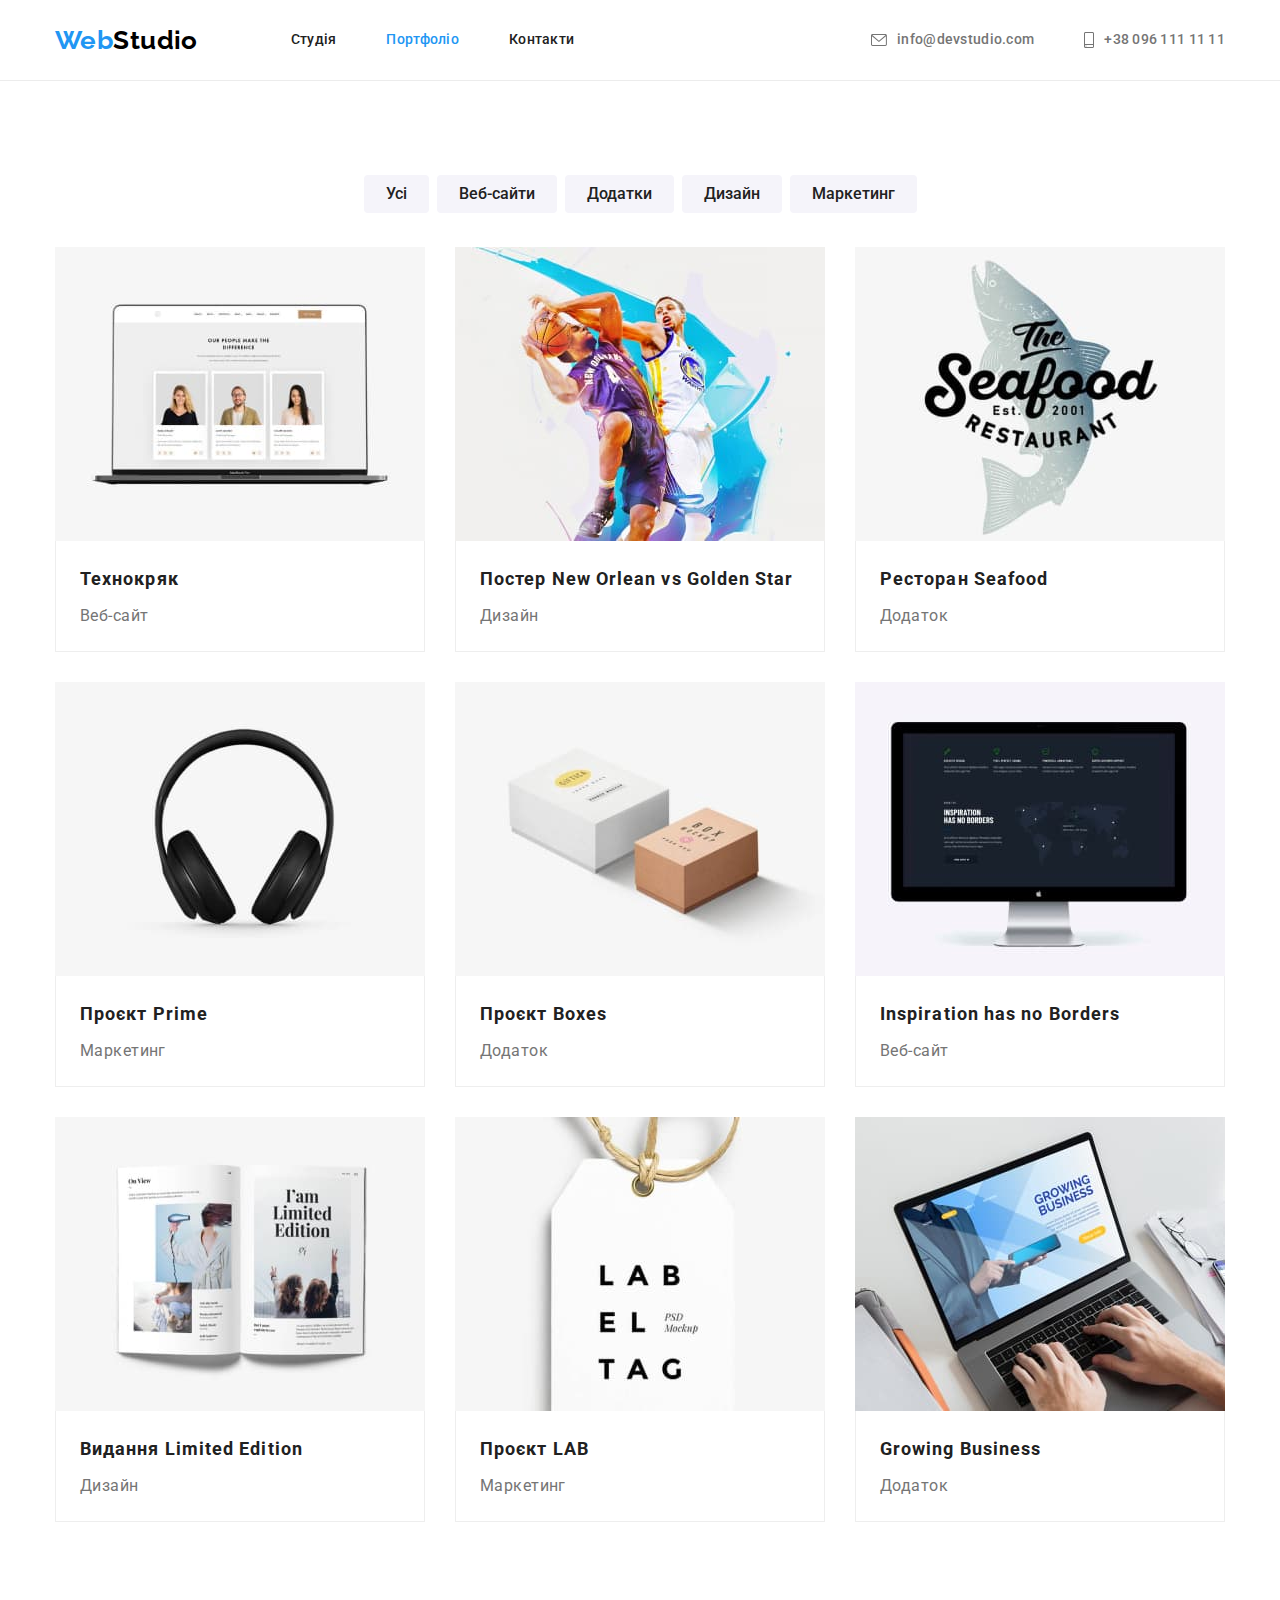
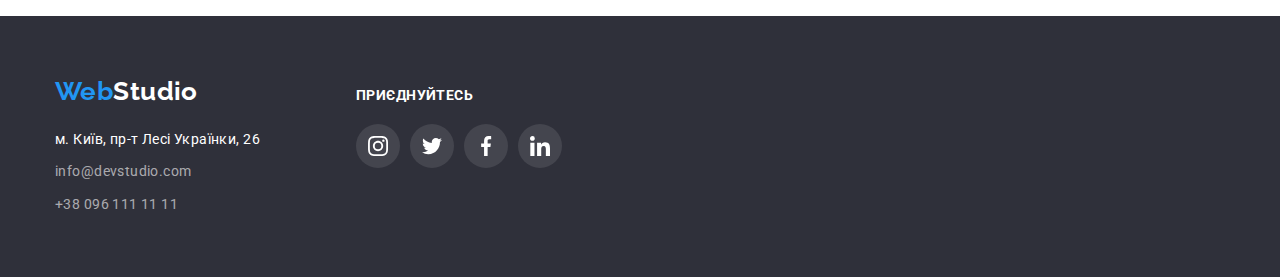
==== portfolio.html @ d88382e9 "Клонує з попередньої роботи." ====
<!DOCTYPE html>
<html lang="en">
  <head>
    <meta charset="UTF-8" />
    <meta http-equiv="X-UA-Compatible" content="IE=edge" />
    <meta name="viewport" content="width=device-width, initial-scale=1.0" />
    <link
      rel="stylesheet"
      href="https://cdn.jsdelivr.net/npm/modern-normalize@1.1.0/modern-normalize.min.css"
    />
    <link rel="preconnect" href="https://fonts.googleapis.com" />
    <link rel="preconnect" href="https://fonts.gstatic.com" crossorigin />
    <link
      href="https://fonts.googleapis.com/css2?family=Raleway:wght@700&family=Roboto:wght@400;500;700;900&display=swap"
      rel="stylesheet"
    />
    <link rel="stylesheet" href="./css/styles.css" />
    <title>Портфоліо</title>
  </head>
  <body>
    <header class="header">
      <div class="container">
        <nav class="header-nav">
          <a class="logo logo-header" href="./index.html" lang="en"
            ><span>Web</span>Studio</a
          >
          <ul class="site-nav">
            <li><a class="link" href="./index.html">Студія</a></li>
            <li><a class="link current" href="./portfolio.html">Портфоліо</a></li>
            <li><a class="link" href="">Контакти</a></li>
          </ul>
        </nav>
        <ul class="contacts">
          <li>
            <a class="link" href="mailto:info@devstudio.com">
              <svg class="icon-contacts" width="16" height="12">
                <use href="./images/sprite.svg#icon-envelope"></use>
              </svg>
              info@devstudio.com
            </a>
          </li>
          <li>
            <a class="link" href="tel:+380961111111">
              <svg class="icon-contacts" width="10" height="16">
                <use href="./images/sprite.svg#icon-smartphone"></use>
              </svg>
              +38 096 111 11 11
            </a>
          </li>
        </ul>
      </div>
    </header>
    <main class="main">
      <section class="section section-project">
        <div class="container">
          <!--Сховається при роботі з CSS-->
          <!-- <h1 class="temp-section-title">Портфоліо</h1> -->
          <!-- Кнопки для фільтру -->
          <ul class="button-list">
            <li class="list">
              <button class="button" type="button">Усі</button>
            </li>
            <li class="list">
              <button class="button" type="button">Веб-сайти</button>
            </li>
            <li class="list">
              <button class="button" type="button">Додатки</button>
            </li>
            <li class="list">
              <button class="button" type="button">Дизайн</button>
            </li>
            <li class="list">
              <button class="button" type="button">Маркетинг</button>
            </li>
          </ul>
          <!-- Список проектів  -->
          <ul class="project-list">
            <li class="list">
              <a href="">
                <img
                  src="./images/tekhnokryak.jpg"
                  alt="Веб-сайт Технокряк"
                  width="370"
                />
                <div class="border">
                  <h2 class="title">Технокряк</h2>
                  <p class="type">Веб-сайт</p>
                </div>
              </a>
            </li>
            <li class="list">
              <a href="">
                <img
                  src="./images/new-orleans-poster.jpg"
                  alt="Постер New Orlean vs Golden Star"
                  width="370"
                />
                <div class="border">
                  <h2 class="title">Постер New Orlean vs Golden Star</h2>
                  <p class="type">Дизайн</p>
                </div>
              </a>
            </li>
            <li class="list">
              <a href="">
                <img
                  src="./images/seafood.jpg"
                  alt="Ресторан Seafood"
                  width="370"
                />
                <div class="border">
                  <h2 class="title">Ресторан Seafood</h2>
                  <p class="type">Додаток</p>
                </div>
              </a>
            </li>
            <li class="list">
              <a href="">
                <img src="./images/prime.jpg" alt="Проєкт Prime" width="370" />
                <div class="border">
                  <h2 class="title">Проєкт Prime</h2>
                  <p class="type">Маркетинг</p>
                </div>
              </a>
            </li>
            <li class="list">
              <a href="">
                <img src="./images/boxes.jpg" alt="Проєкт Boxes" width="370" />
                <div class="border">
                  <h2 class="title">Проєкт Boxes</h2>
                  <p class="type">Додаток</p>
                </div>
              </a>
            </li>
            <li class="list">
              <a href="">
                <img
                  src="./images/inspiration.jpg"
                  alt="Inspiration has no Borders"
                  width="370"
                />
                <div class="border">
                  <h2 class="title">Inspiration has no Borders</h2>
                  <p class="type">Веб-сайт</p>
                </div>
              </a>
            </li>
            <li class="list">
              <a href="">
                <img
                  src="./images/limited-edition.jpg"
                  alt="Видання Limited Edition"
                  width="370"
                />
                <div class="border">
                  <h2 class="title">Видання Limited Edition</h2>
                  <p class="type">Дизайн</p>
                </div>
              </a>
            </li>
            <li class="list">
              <a href="">
                <img src="./images/lab.jpg" alt="Проєкт LAB" width="370" />
                <div class="border">
                  <h2 class="title">Проєкт LAB</h2>
                  <p class="type">Маркетинг</p>
                </div>
              </a>
            </li>
            <li class="list">
              <a href="">
                <img
                  src="./images/growing-business.jpg"
                  alt="Growing BusinessS"
                  width="370"
                />
                <div class="border">
                  <h2 class="title">Growing Business</h2>
                  <p class="type">Додаток</p>
                </div>
              </a>
            </li>
          </ul>
        </div>
      </section>
    </main>
    <footer class="footer">
      <div class="container">
        <div class="footer-contant">
          <a class="logo logo-footer" href="./index.html" lang="en"
            ><span>Web</span>Studio</a
          >
          <address>
            <p class="address">м. Київ, пр-т Лесі Українки, 26</p>
            <ul class="contacts-footer">
              <li class="list">
                <a class="link" href="mailto:info@devstudio.com"
                  >info@devstudio.com</a
                >
              </li>
              <li>
                <a class="link" href="tel:+380961111111">+38 096 111 11 11</a>
              </li>
            </ul>
          </address>
        </div>
        <div class="footer-sn">
          <h2 class="sn-title">Приєднуйтесь</h2>
          <ul class="sn-list">
            <li>
              <a class="link" target="_blank" href="https://www.instagram.com">
                <svg width="20" height="20">
                  <use href="./images/sprite.svg#icon-instagram"></use>
                </svg>
              </a>
            </li>
            <li>
              <a class="link" target="_blank" href="https://twitter.com">
                <svg width="20" height="20">
                  <use href="./images/sprite.svg#icon-twitter"></use>
                </svg>
              </a>
            </li>
            <li>
              <a class="link" target="_blank" href="https://www.facebook.com">
                <svg width="20" height="20">
                  <use href="./images/sprite.svg#icon-facebook"></use>
                </svg>
              </a>
            </li>
            <li>
              <a class="link" target="_blank" href="https://www.linkedin.com">
                <svg width="20" height="20">
                  <use href="./images/sprite.svg#icon-linkedin"></use>
                </svg>
              </a>
            </li>
          </ul>
        </div>
      </div>
    </footer>
  </body>
</html>
---- css/styles.css ----
/* - - - - - - Змінні - - - - - - */
:root {
    --primary-text-color: #757575;
    --secondary-text-color: #212121;
    --accent-color: #2196F3;
    --primary-bgd-color: #ffffff;
    --secondary-bgd-color: #f5f4fa;

}

/* - - - - - - Гобальні стилі - - - - - - */
body {
    background-color: var(--primary-bgd-color);
    color: var(--primary-text-color);
    max-width: 1600px;
    font-family: Roboto, sans-serif;
    font-size: 14px;
    letter-spacing: 0.03em;

    margin: 0 auto;

}

ul {
    list-style-type: none;
    padding-left: 0;
}

a {
    text-decoration: none;
}

h1, h2, h3, ul, p {
    margin: 0 0;
}

.container {
    width: 1200px;
    margin: 0 auto;
    padding: 0 15px;
}

/* - - - - - - Студія - - - - - - */

/* - - - - Heder - - - - */
.header {
    border-bottom: 1px solid #ECECEC;
}

.header > .container {
    display: flex;
    justify-content: space-between;
    align-items: center;
}

.header-nav {
    display: flex;
    align-items: center;
}

.header .link {
    font-weight: 500;
    line-height: 1.14;
    letter-spacing: 0.02em;
    fill: var(--primary-text-color);
}

.header .link:hover,
.header .link:focus {
    color: var(--accent-color);
    fill: var(--accent-color)
}


/* - - Логотип - - */
.logo {
    font-family: Raleway, sans-serif;
    font-weight: 700;
    font-size: 26px;
    line-height: 1.19;
    color: #000000;
}

.logo-header {
    margin-right: 93px;
}

.logo > span {
    color: var(--accent-color);
}

/* - - Навігація - - */
.site-nav {
    display: flex;
    align-items: center;
    gap: 50px;
}

.site-nav .link {
    display: inline-block;
    padding: 32px 0;
    color: var(--secondary-text-color);
}

.site-nav .link.current{ /*Надає колір поточній вкладці*/
    color: var(--accent-color);
}

/* - - Контактні дані - - */
.contacts {
    display: flex;
    align-items: center;
    gap: 50px;
}

.contacts .link {
    display: flex;
    align-items: center;
    padding: 32px 0;
    color: var(--primary-text-color);
}

.icon-contacts {
    margin-right: 10px;
}



/* - - - - Main - - - - */
.section-title {
    font-size: 36px;
    line-height: 1.17;
    text-align: center;   
    color: var(--secondary-text-color);
    margin-bottom: 50px;
}

.section {
    padding-bottom: 94px;
}

/* - - Секція Герой - - */
.hero {
    background-color: #2F303A;
    text-align: center;

    padding: 200px 0;

    background-image: linear-gradient(
        to right, 
        rgba(47, 48, 58, 0.4),
        rgba(47, 48, 58, 0.4)
        ), url(../images/background-fone.jpg);
    background-position: center;
}

.hero-title {
    font-weight: 900;
    font-size: 44px;
    max-width: 696px;
    line-height: 1.36;
    letter-spacing: 0.06em;
    color: #FFFFFF;
    text-transform: uppercase; 

    margin: 0 auto;
    margin-bottom: 30px; 
}

.button-hero {
    font-weight: 700;
    font-size: 16px;
    line-height: 1.88;
    letter-spacing: 0.06em;
    color: #FFFFFF;
    background-color: var(--accent-color);
    text-align: center;
    min-width: 216px;

    cursor: pointer;

    box-shadow: 0px 4px 4px rgba(0, 0, 0, 0.15);
    padding: 10px 32px;
    border-radius: 4px;
    border: none;       
}

.button-hero:hover, .button-hero:focus {
    background-color: #188CE8;
}

/* - - Перелік особливостей компанії - - */
.feature-list {
    display: flex;
    justify-content: space-between;
}

.feature-list .title {
    line-height: 1.14;
    color: var(--secondary-text-color);
    text-transform: uppercase;

    margin-bottom: 10px;
}

.feature-list .text {
    line-height: 1.71;
}

.feature-list > .list {
    width: 270px;
}

.feature-section {
    padding-top: 94px;
}

.feature-list .background-icon {
    display: flex;
    justify-content: center;
    align-items: center;
    height: 120px;
    background-color: var(--secondary-bgd-color);

    margin-bottom: 30px;
}

/* - - Чим займається компанія - - */
.work-list img { 
    display: block;
}

.work-list {
    display: flex;
    justify-content: space-between;
}

.work-list > .list {
    position: relative;
}

.work-title {
    position: absolute;
    bottom: 0;

    display: block;
    width: 100%;
    text-align: center;
    line-height: 1.14;
    text-transform: uppercase;
    padding: 27px 0;

    background-color: rgba(47, 48, 58, 0.8);
    color: #FFFFFF;
}


/* - - Команда комапнії - - */
.section-worker {
    background-color: var(--secondary-bgd-color);
    
    padding-top: 94px;
}

.worker-name {
    font-weight: 500;
    font-size: 16px;
    line-height: 1.19;
    color: var(--secondary-text-color);

    margin-bottom: 10px;
}

.profession {
    font-size: 16px;
    line-height: 1.19;
    margin-bottom: 16px;
}

.worker-list {
    display: flex;
    justify-content: space-between;
}

.worker-list > .list {
    background-color: #FFFFFF;
    text-align: center;
    box-shadow: 0px 1px 3px rgba(0, 0, 0, 0.12), 
                0px 1px 1px rgba(0, 0, 0, 0.14), 
                0px 2px 1px rgba(0, 0, 0, 0.2);
    border-radius: 0px 0px 4px 4px;

    padding-bottom: 30px;
}

.worker-list img {
    margin-bottom: 30px;
}

.worker-list .sn-list {
    display: flex;

    padding: 0 32px;
    gap: 10px;
}

.worker-list .link {
    display: flex;
    justify-content: center;
    align-items: center;
    border-radius: 50%;
    fill: #AFB1B8;

    height: 44px;
    width: 44px;
}

.worker-list .link:hover,
.worker-list .link:focus {
    background-color: var(--accent-color);
    fill: #FFFFFF;
}

/* - - Постійні клієнти - - */

.clients-list {
    display: flex;
    gap: 30px;
}

.clients-title {
    font-size: 36px;
    line-height: 1.17;
    text-align: center;
    color: var(--secondary-text-color);

    margin-bottom: 50px;
}

.clients-list .link {
    fill: #AFB1B8;
    width: 170px;
    height: 92px;
    border: 1px solid #AFB1B8;
    border-radius: 4px;


    display: flex;
    justify-content: center;
    align-items: center;
}
.clients-list .link:hover,
.clients-list .link:focus {
    border-color: var(--accent-color);
    fill: var(--accent-color);
}

.clients-section {
    padding-top: 98px;
}

/* - - - - Footer - - - - */
.footer {
    background-color: #2F303A;
    padding: 60px 0;
}

.footer > .container {
    display: flex;
    align-items:baseline;
}

.footer-contant {
    width: 231px;
    margin-right: 70px;
}

.logo-footer {
    display: inline-block;
    color: #FFFFFF;
    text-shadow: none;

    margin-bottom: 20px;
}

.address {
    font-style: normal;
    line-height: 24px;
    color: #FFFFFF;

    margin-bottom: 9px;
}

.contacts-footer .link {
    font-style: normal;
    line-height: 1.71;
    color: rgba(255, 255, 255, 0.6);
}

.footer .link:hover,
.footer .link:focus {
    color: var(--accent-color);
}

.contacts-footer .list:not(:last-child) {
    margin-bottom: 9px;
}

.footer-sn > .sn-title {
    font-weight: 700;
    font-size: 14px;
    line-height: 1.14;
    text-transform: uppercase;
    color: #FFFFFF;

    margin-bottom: 20px;
}

.footer-sn .sn-list {
    display: flex;
    gap: 10px;
}

.footer-sn .link {
    display: flex;
    justify-content: center;
    align-items: center;
    height: 44px;
    width: 44px;
    fill: #ffffff;

    background: rgba(255, 255, 255, 0.1);
    border-radius: 50%;
    background-repeat: no-repeat;
    background-position: center;
}

.footer-sn .link:hover,
.footer-sn .link:focus {
    background-color: var(--accent-color);
}

/* - - Модалка - - */
.backdrop {
    position: fixed;
    top: 0;
    left: 0;
    height: 100%;
    width: 100%;
    background-color: rgba(0, 0, 0, 0.2);
}
.backdrop.is-hidden {
    opacity: 0;
    pointer-events: none;
    visibility: visible;
}

.modal {
    position: absolute;
    top: 50%;
    left: 50%;
    transform: translate(-50%, -50%);

    min-height: 581px;
    min-width: 528px;

    background-color: #FFFFFF;
    box-shadow: 0px 1px 3px rgba(0, 0, 0, 0.12), 0px 1px 1px rgba(0, 0, 0, 0.14), 0px 2px 1px rgba(0, 0, 0, 0.2);
    border-radius: 4px;
}

.modal > .close-button {
    display: inline-block;
    height: 40px;
    width: 40px;
    background-color: red;
}

/* - - - - - - Портфоліо - - - - - - */

/* - - - - Main - - - - */
.section-project {
    padding-top: 94px;
}
/* - - Фільтер - - */
.button-list {
    display: flex;
    justify-content: center;
    margin-bottom: 34px;
    gap: 8px;
}

.button-list .button {
    font-weight: 500;
    font-size: 16px;
    line-height: 1.63;
    color: var(--secondary-text-color);
    cursor: pointer;
    border: none;
    background-color: var(--secondary-bgd-color);
    border-radius: 4px;

    padding: 6px 22px;
}

.button-list .button:hover,
.button-list .button:focus {
    color: #FFFFFF;
    background-color: var(--accent-color);
    box-shadow: 0px 3px 1px rgba(0, 0, 0, 0.1), 
    0px 1px 2px rgba(0, 0, 0, 0.08), 
    0px 2px 2px rgba(0, 0, 0, 0.12);
    
}

/* - - Список проектів - - */
.project-list {
    display: flex;
    flex-wrap: wrap;
    gap: 30px;
}

.project-list > .list:hover,
.project-list>.list:focus {
    box-shadow: 0px 1px 1px rgba(0, 0, 0, 0.12), 
    0px 4px 4px rgba(0, 0, 0, 0.06), 
    1px 4px 6px rgba(0, 0, 0, 0.16);
}

.project-list .border {
    border-bottom: 1px solid #EEEEEE;
    border-right: 1px solid #EEEEEE;
    border-left: 1px solid #EEEEEE;
    padding: 20px 24px;
}

.project-list .title {
    font-size: 18px;
    line-height: 2;
    letter-spacing: 0.06em;
    color: var(--secondary-text-color);
    
    margin-bottom: 4px;
}

.project-list .type {
    font-size: 16px;
    line-height: 1.88;
    color: var(--primary-text-color);
}

.project-list img {
    display: block;
}
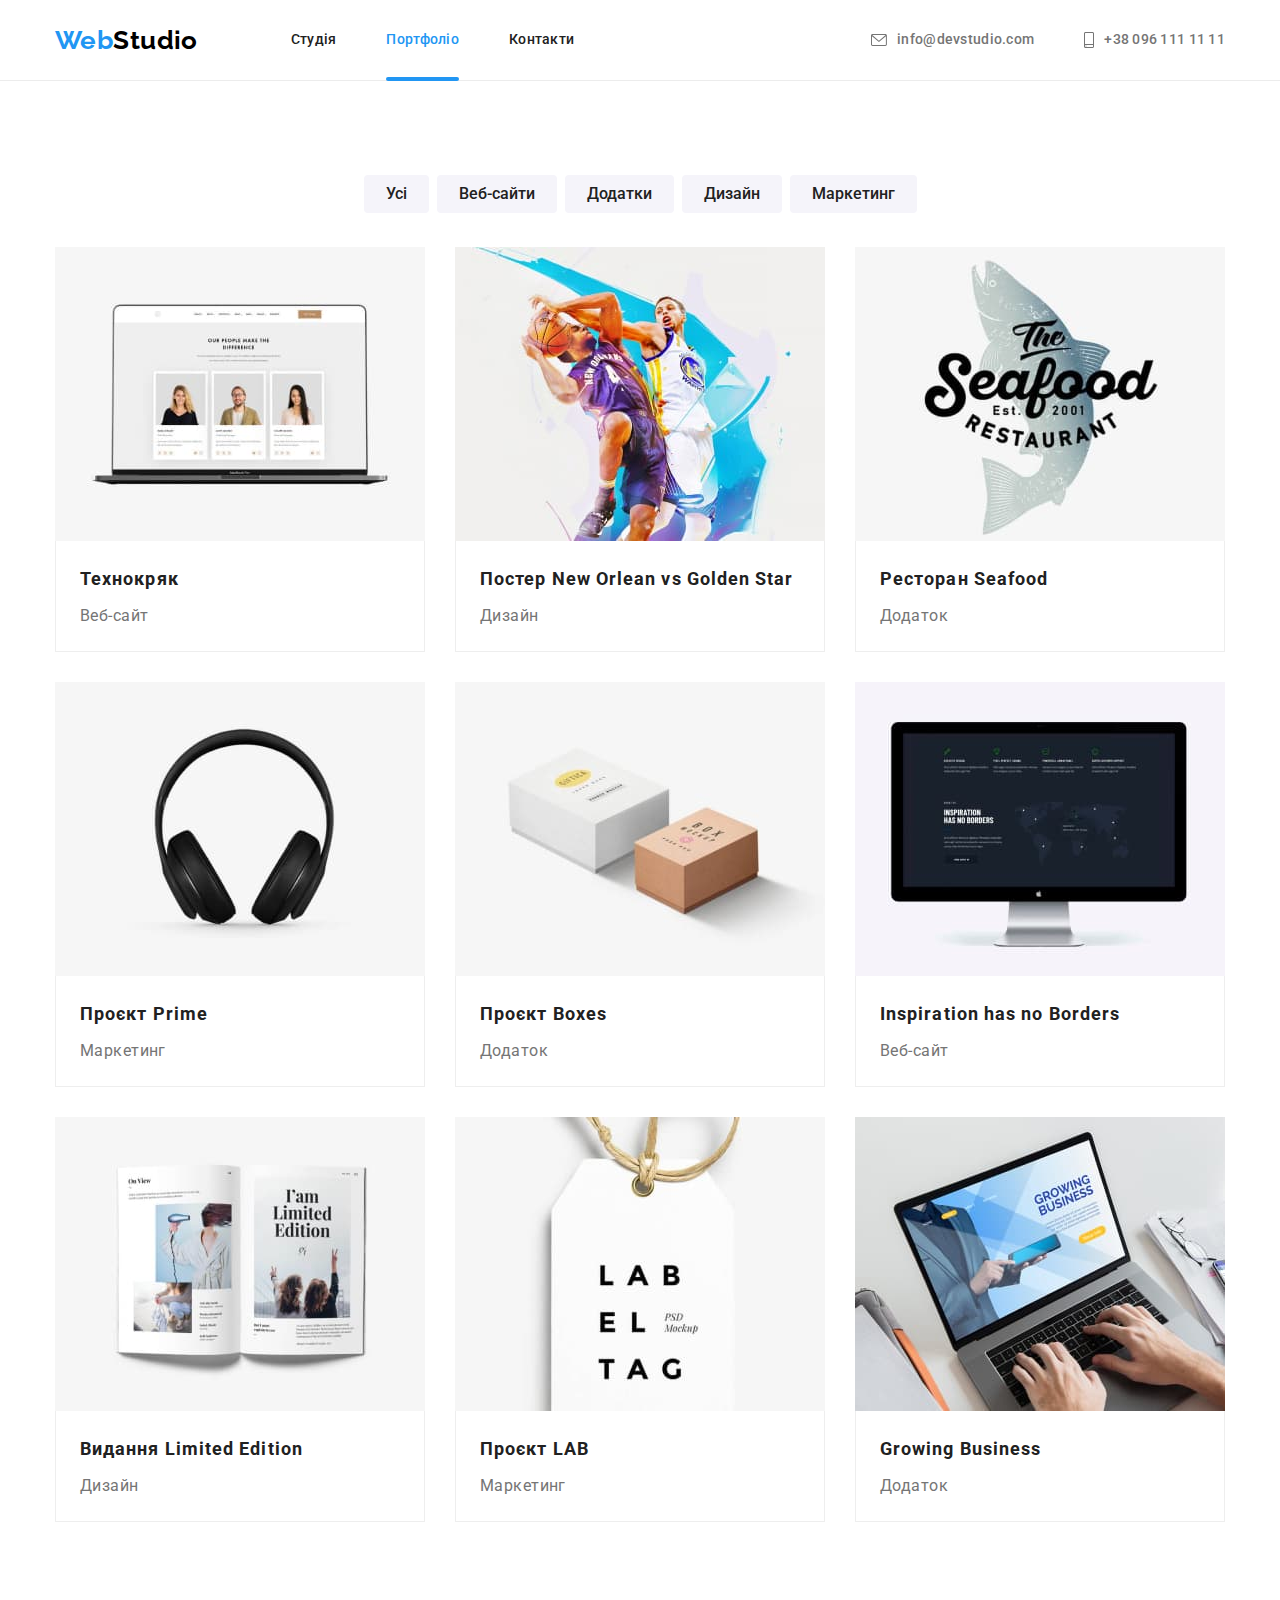
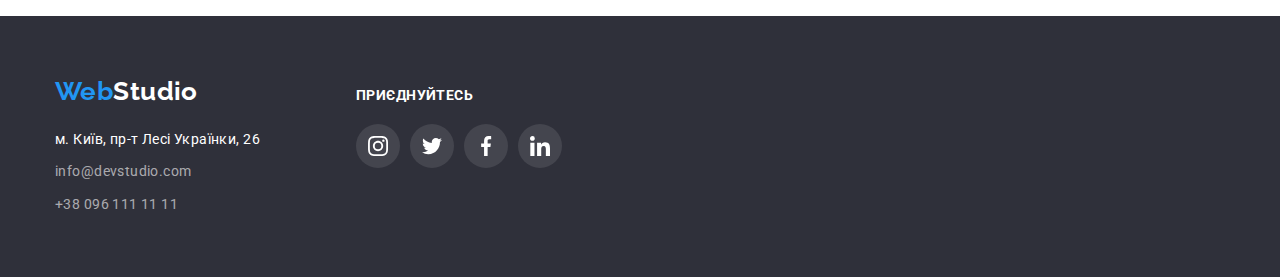
==== commit 66f8f391: "Додає всі необхідні анімації крім модалки." ====
--- a/portfolio.html
+++ b/portfolio.html
@@ -18,6 +18,7 @@
     <title>Портфоліо</title>
   </head>
   <body>
+    <!-- Хедер -->
     <header class="header">
       <div class="container">
         <nav class="header-nav">
@@ -25,9 +26,11 @@
             ><span>Web</span>Studio</a
           >
           <ul class="site-nav">
-            <li><a class="link" href="./index.html">Студія</a></li>
-            <li><a class="link current" href="./portfolio.html">Портфоліо</a></li>
-            <li><a class="link" href="">Контакти</a></li>
+            <li class="list"><a class="link" href="./index.html">Студія</a></li>
+            <li class="list">
+              <a class="link current" href="./portfolio.html">Портфоліо</a>
+            </li>
+            <li class="list"><a class="link" href="">Контакти</a></li>
           </ul>
         </nav>
         <ul class="contacts">
@@ -77,11 +80,21 @@
           <ul class="project-list">
             <li class="list">
               <a href="">
-                <img
-                  src="./images/tekhnokryak.jpg"
-                  alt="Веб-сайт Технокряк"
-                  width="370"
-                />
+                <div class="project-overlay">
+                  <img
+                    src="./images/tekhnokryak.jpg"
+                    alt="Веб-сайт Технокряк"
+                    width="370"
+                  />
+                  <div class="overlay">
+                    <p class="description">
+                      Ресурс пропонує комплексні пропозиції з різним рівнем
+                      функціоналу та сервісів. Все це дозволить відвідувачу
+                      отримати вичерпні відомості про компанію чи приватну
+                      особу.
+                    </p>
+                  </div>
+                </div>
                 <div class="border">
                   <h2 class="title">Технокряк</h2>
                   <p class="type">Веб-сайт</p>
@@ -90,11 +103,21 @@
             </li>
             <li class="list">
               <a href="">
-                <img
-                  src="./images/new-orleans-poster.jpg"
-                  alt="Постер New Orlean vs Golden Star"
-                  width="370"
-                />
+                <div class="project-overlay">
+                  <img
+                    src="./images/new-orleans-poster.jpg"
+                    alt="Постер New Orlean vs Golden Star"
+                    width="370"
+                  />
+                  <div class="overlay">
+                    <p class="description">
+                      Ресурс пропонує комплексні пропозиції з різним рівнем
+                      функціоналу та сервісів. Все це дозволить відвідувачу
+                      отримати вичерпні відомості про компанію чи приватну
+                      особу.
+                    </p>
+                  </div>
+                </div>
                 <div class="border">
                   <h2 class="title">Постер New Orlean vs Golden Star</h2>
                   <p class="type">Дизайн</p>
@@ -184,6 +207,7 @@
         </div>
       </section>
     </main>
+    <!-- Футер -->
     <footer class="footer">
       <div class="container">
         <div class="footer-contant">
--- a/css/styles.css
+++ b/css/styles.css
@@ -63,6 +63,9 @@
     line-height: 1.14;
     letter-spacing: 0.02em;
     fill: var(--primary-text-color);
+
+    transition: color 250ms cubic-bezier(0.4, 0, 0.2, 1),
+    fill 250ms cubic-bezier(0.4, 0, 0.2, 1);
 }
 
 .header .link:hover,
@@ -96,14 +99,54 @@
     gap: 50px;
 }
 
+.site-nav > .list {
+    position: relative;
+}
+
 .site-nav .link {
     display: inline-block;
     padding: 32px 0;
     color: var(--secondary-text-color);
 }
 
+.site-nav .link::after {
+    content: '';
+
+    position: absolute;
+    bottom: 0;
+    
+    transform: scaleX(0) translateY(1px);
+    transition: transform 250ms cubic-bezier(0.4, 0, 0.2, 1);
+
+    display: block;
+    width: 100%;
+    height: 4px;
+
+    background-color: var(--accent-color);
+    border-radius: 2px;
+
+}
+
+.site-nav .link:hover::after, 
+.site-nav .link:focus::after
+{
+    transform: scaleX(1) translateY(1px);
+}
+
 .site-nav .link.current{ /*Надає колір поточній вкладці*/
     color: var(--accent-color);
+}
+
+.site-nav .link.current::after {
+    content: '';
+    
+    transform: translateY(1px);;
+
+    display: block;
+    width: 100%;
+    height: 4px;
+    background-color: var(--accent-color);
+    border-radius: 2px;
 }
 
 /* - - Контактні дані - - */
@@ -182,10 +225,13 @@
     box-shadow: 0px 4px 4px rgba(0, 0, 0, 0.15);
     padding: 10px 32px;
     border-radius: 4px;
-    border: none;       
-}
-
-.button-hero:hover, .button-hero:focus {
+    border: none;     
+    
+    transition: background-color 250ms cubic-bezier(0.4, 0, 0.2, 1);
+}
+
+.button-hero:hover, 
+.button-hero:focus {
     background-color: #188CE8;
 }
 
@@ -313,6 +359,9 @@
 
     height: 44px;
     width: 44px;
+
+    transition: background-color 250ms cubic-bezier(0.4, 0, 0.2, 1),
+    fill 250ms cubic-bezier(0.4, 0, 0.2, 1);
 }
 
 .worker-list .link:hover,
@@ -344,11 +393,14 @@
     border: 1px solid #AFB1B8;
     border-radius: 4px;
 
-
     display: flex;
     justify-content: center;
     align-items: center;
-}
+
+    transition: border-color 250ms cubic-bezier(0.4, 0, 0.2, 1),
+    fill 250ms cubic-bezier(0.4, 0, 0.2, 1);
+}
+
 .clients-list .link:hover,
 .clients-list .link:focus {
     border-color: var(--accent-color);
@@ -395,6 +447,8 @@
     font-style: normal;
     line-height: 1.71;
     color: rgba(255, 255, 255, 0.6);
+
+    transition: color 250ms cubic-bezier(0.4, 0, 0.2, 1)
 }
 
 .footer .link:hover,
@@ -433,6 +487,8 @@
     border-radius: 50%;
     background-repeat: no-repeat;
     background-position: center;
+    
+    transition: background-color 250ms cubic-bezier(0.4, 0, 0.2, 1);
 }
 
 .footer-sn .link:hover,
@@ -501,6 +557,10 @@
     border-radius: 4px;
 
     padding: 6px 22px;
+
+    transition: background-color 250ms cubic-bezier(0.4, 0, 0.2, 1),
+    color 250ms cubic-bezier(0.4, 0, 0.2, 1),
+    box-shadow 250ms cubic-bezier(0.4, 0, 0.2, 1);
 }
 
 .button-list .button:hover,
@@ -520,8 +580,12 @@
     gap: 30px;
 }
 
+.project-list > .list {
+    transition: box-shadow 250ms cubic-bezier(0.4, 0, 0.2, 1);
+}
+
 .project-list > .list:hover,
-.project-list>.list:focus {
+.project-list > .list:focus {
     box-shadow: 0px 1px 1px rgba(0, 0, 0, 0.12), 
     0px 4px 4px rgba(0, 0, 0, 0.06), 
     1px 4px 6px rgba(0, 0, 0, 0.16);
@@ -551,4 +615,32 @@
 
 .project-list img {
     display: block;
+}
+
+.project-overlay {
+    position: relative;
+    overflow: hidden;
+}
+
+.project-overlay .overlay {
+    position: absolute;
+
+    bottom: 0;
+    height: 100%;
+    transform: translateY(100%);
+    transition: transform 250ms cubic-bezier(0.4, 0, 0.2, 1);
+
+    background-color: rgba(33, 150, 243, 0.9);
+
+    padding: 63px 24px;
+}
+
+.project-list > .list:hover .overlay {
+    transform: translateX(0);
+}
+
+.overlay > .description {
+    font-size: 18px;
+    line-height: 1.56;
+    color: #FFFFFF;
 }